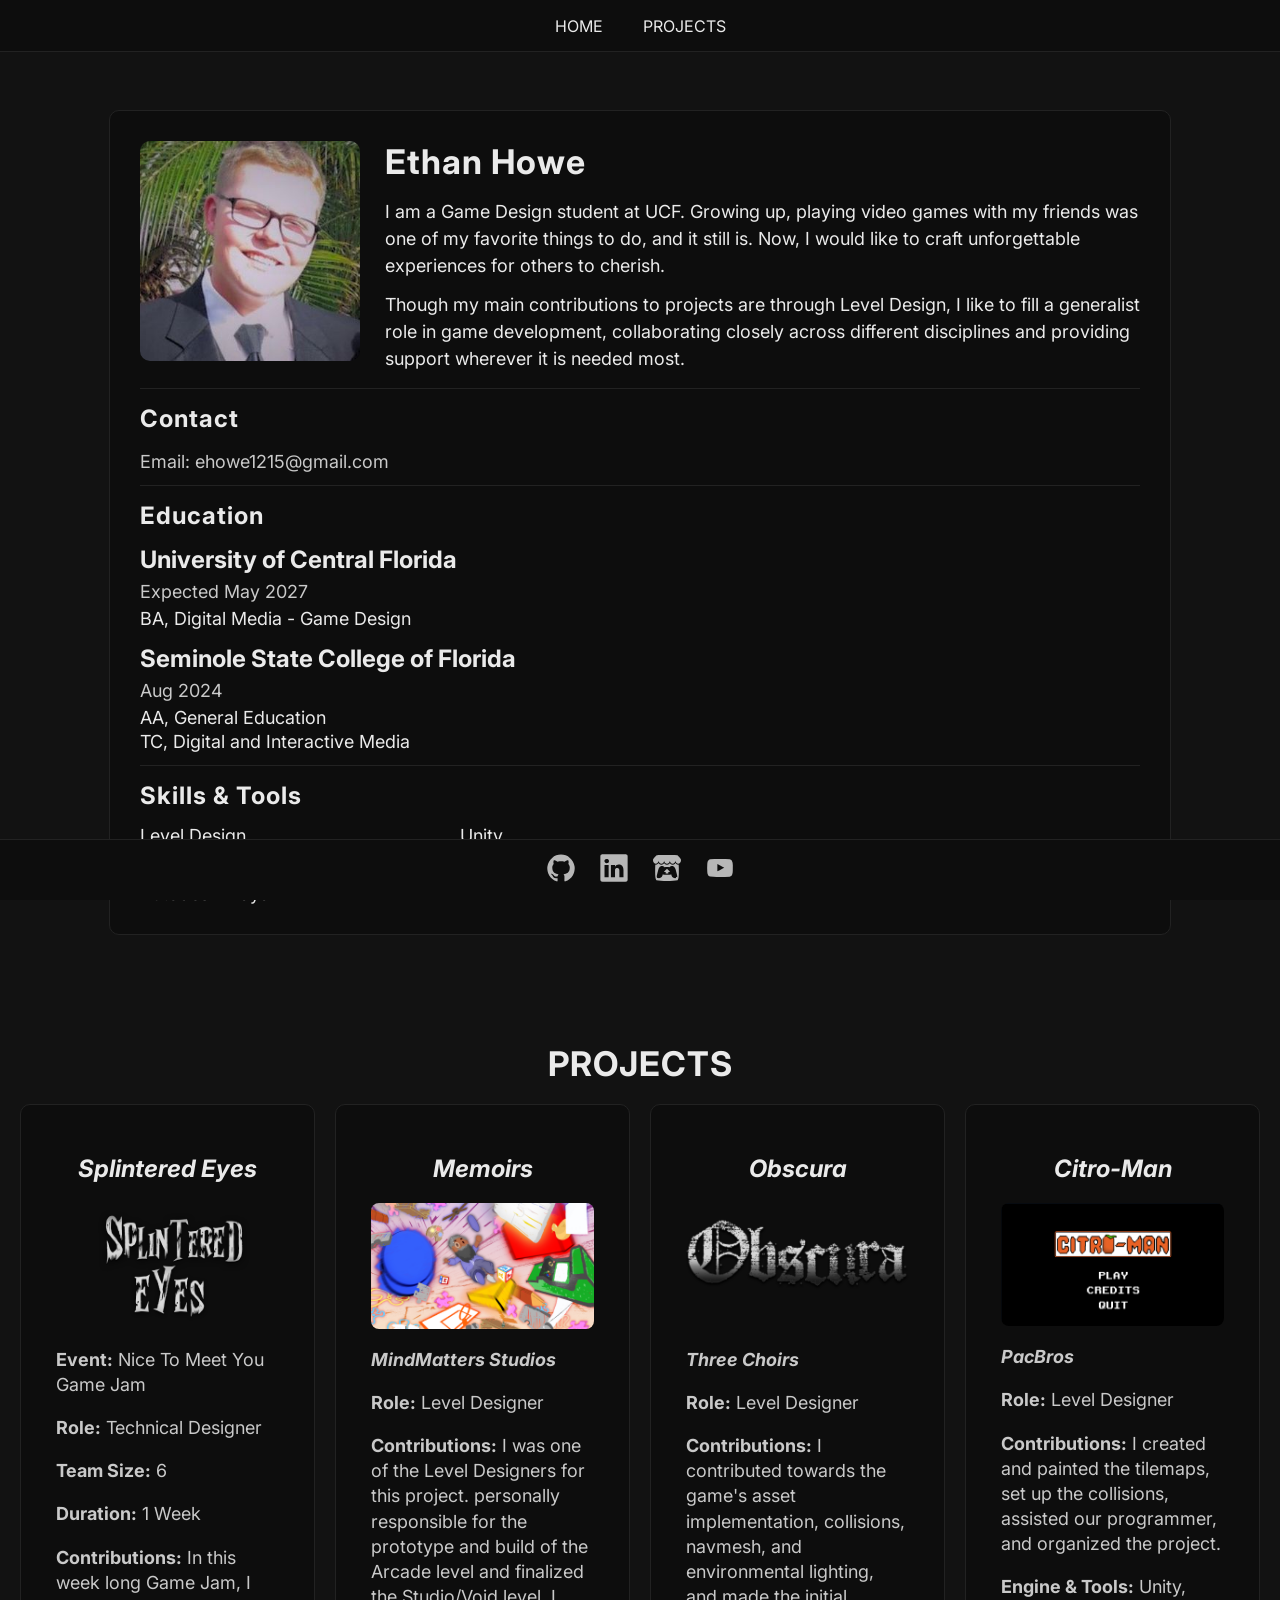
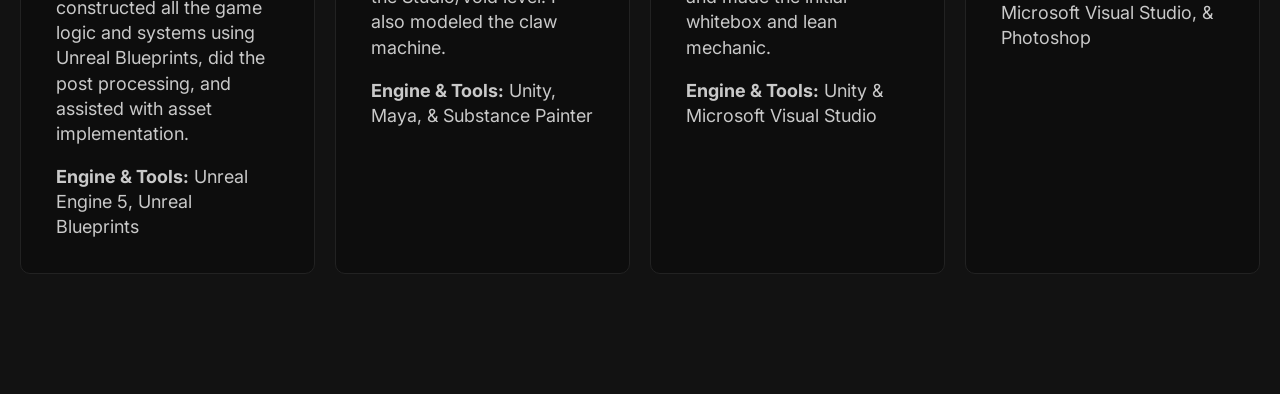
==== index.html @ 8f35cf56 "Update index.html" ====
<!DOCTYPE html>
<html>

<head>
  <link rel="stylesheet" href="styles.css">
  <link href="https://fonts.googleapis.com/css2?family=Inter:wght@400;600&display=swap" rel="stylesheet">
  <meta charset="utf-8">
  <title>Ethan Howe | Game Designer</title>
</head>

<body>

  <header>
    <nav>
      <div class="nav-container">
        <ul class="navbar">
          <li><a href="index.html">HOME</a></li>
          <li><a href="index.html#projects">PROJECTS</a></li>
        </ul>
      </div>
    </nav>
  </header>

  <main>

    <section class="about-hero">

      <div class="profile-card">

        <div class="profile-top">
          <img src="references/headshot.jpg" alt="picture of me">

          <div class="profile-text">
            <h2>Ethan Howe</h2>

            <p>
              I am a Game Design student at UCF. Growing up, playing video games with my friends was one of my favorite things to do, and it still is. Now, I would like to craft unforgettable experiences for others to cherish.
            </p>

            <p>
              Though my main contributions to projects are through Level Design, I like to fill a generalist role in game development, collaborating closely across different disciplines and providing support wherever it is needed most.
            </p>
          </div>
        </div>

        <div class="profile-section">
          <h2><strong>Contact</strong></h2>
          <p>Email: ehowe1215@gmail.com</p>
        </div>

        <div class="profile-section">

          <h2><strong>Education</strong></h2>

          <div class="education-item">
            <h3>University of Central Florida</h3>
            <p class="edu-date">Expected May 2027</p>
            <ul>
              <li>BA, Digital Media - Game Design</li>
            </ul>
          </div>

          <div class="education-item">
            <h3>Seminole State College of Florida</h3>
            <p class="edu-date">Aug 2024</p>
            <ul>
              <li>AA, General Education</li>
              <li>TC, Digital and Interactive Media</li>
            </ul>
          </div>

        </div>

        <div class="profile-section">
          <h2><strong>Skills & Tools</strong></h2>

          <ul class="skills-list">
            <li>Level Design</li>
            <li>Unity</li>
            <li>Unreal Engine & Blueprints</li>
            <li>Hard Surface Modeling</li>
            <li>Autodesk Maya</li>
          </ul>
        </div>

      </div>

    </section>


    <section id="projects">
      <h2><strong>PROJECTS</strong></h2>

      <div class="project-grid">

        <div class="project-card">
          <h3 class="project-title">
            <a href="https://pr0tag.itch.io/splintered-eyes" target="_blank">
              <strong><em>Splintered Eyes</em></strong>
            </a>
          </h3>

          <img src="references/Splintered-Eyes.png" alt="Splintered Eyes Game Jam Project">

          <p><strong>Event:</strong> Nice To Meet You Game Jam</p>
          <p><strong>Role:</strong> Technical Designer</p>
          <p><strong>Team Size:</strong> 6</p>
          <p><strong>Duration:</strong> 1 Week</p>
          <p><strong>Contributions:</strong> In this week long Game Jam, I constructed all the game logic and systems using Unreal Blueprints, did the post processing, and assisted with asset implementation.</p>
          <p><strong>Engine & Tools:</strong> Unreal Engine 5, Unreal Blueprints</p>
        </div>

        <div class="project-card">
          <h3 class="project-title">
            <a href="https://patty-farinas.itch.io/memoirs" target="_blank">
              <strong><em>Memoirs</em></strong>
            </a>
          </h3>

          <a href="memoirs.html">
            <img src="references/Memoirs.png" alt="Memoirs">
          </a>

          <p><strong><em>MindMatters Studios</em></strong></p>
          <p><strong>Role:</strong> Level Designer</p>
          <p><strong>Contributions:</strong> I was one of the Level Designers for this project. personally responsible for the prototype and build of the Arcade level and finalized the Studio/Void level. I also modeled the claw machine.</p>
          <p><strong>Engine & Tools:</strong> Unity, Maya, & Substance Painter</p>
        </div>

        <div class="project-card">
          <h3 class="project-title">
            <a href="https://shreyaaaaaa.itch.io/obscura" target="_blank">
              <strong><em>Obscura</em></strong>
            </a>
          </h3>

          <a href="obscura.html">
            <img src="references/Obscura.png" alt="Obscura">
          </a>

          <p><strong><em>Three Choirs</em></strong></p>
          <p><strong>Role:</strong> Level Designer</p>
          <p><strong>Contributions:</strong> I contributed towards the game's asset implementation, collisions, navmesh, and environmental lighting, and made the initial whitebox and lean mechanic.</p>
          <p><strong>Engine & Tools:</strong> Unity & Microsoft Visual Studio</p>
        </div>

        <div class="project-card">
          <h3 class="project-title">
            <a href="https://nolanwoodyer.itch.io/citro-man" target="_blank">
              <strong><em>Citro-Man</em></strong>
            </a>
          </h3>

          <img src="references/Citro.png" alt="Citro-Man">

          <p><strong><em>PacBros</em></strong></p>
          <p><strong>Role:</strong> Level Designer</p>
          <p><strong>Contributions:</strong> I created and painted the tilemaps, set up the collisions, assisted our programmer, and organized the project.</p>
          <p><strong>Engine & Tools:</strong> Unity, Microsoft Visual Studio, & Photoshop</p>
        </div>

      </div>
    </section>

  </main>

  <footer>
    <a href="https://github.com/extremeethan/" target="_blank">
      <img src="icons/logo-github.svg" alt="github">
    </a>

    <a href="https://www.linkedin.com/in/ethan-howe-/" target="_blank">
      <img src="icons/logo-linkedin.svg" alt="linkedin">
    </a>

    <a href="https://extremeethan.itch.io/" target="_blank">
      <img src="icons/logo-itch.svg" alt="itch.io">
    </a>

    <a href="https://www.youtube.com/@ethan-howe" target="_blank">
      <img src="icons/logo-youtube.svg" alt="youtube">
    </a>
  </footer>

</body>

</html>
---- styles.css ----
body {
  margin: 0;
  font-size: 18px;
  font-family: 'Inter', sans-serif;
  padding-bottom: 80px;
  background-color: #121212;
  color: #eaeaea;
}

h2 {
  font-size: 34px;
  letter-spacing: 1px;
}

h3 {
  font-size: 24px;
  margin-bottom: 10px;
}

p {
  font-size: 18px;
  line-height: 1.5;
  margin-bottom: 8px;
}

section h2,
section h3 {
  text-align: center;
  margin-bottom: 20px;
}


nav {
  position: fixed;
  top: 0;
  width: 100%;
  background: #0d0d0d;
  border-bottom: 1px solid #222;
  z-index: 1000;
}

.nav-container {
  max-width: 1200px;
  margin: 0 auto;
  padding: 0 20px;
}

.navbar {
  list-style: none;
  display: flex;
  justify-content: center;
  gap: 40px;
  margin: 0;
  padding: 15px 0;
}

.navbar a {
  color: #eaeaea;
  text-decoration: none;
  font-size: 16px;
  position: relative;
  transition: 0.2s ease;
}

.navbar a::after {
  content: "";
  position: absolute;
  width: 0%;
  height: 2px;
  left: 0;
  bottom: -5px;
  background: #eaeaea;
  transition: 0.2s ease;
}

.navbar a:hover::after {
  width: 100%;
}

.navbar a:hover {
  color: #aaa;
}


footer {
  position: fixed;
  bottom: 0;
  left: 0;
  width: 100%;
  height: 60px;
  background: #0d0d0d;
  display: flex;
  justify-content: center;
  align-items: center;
  gap: 25px;
  border-top: 1px solid #222;
}

footer img {
  width: 28px;
  height: 28px;
  object-fit: contain;
  opacity: 0.7;
  transition: 0.2s ease;
  filter: brightness(0) saturate(100%) invert(1);
}

footer img:hover {
  opacity: 1;
  transform: scale(1.15);
}


.project-card,
.model-card,
.level-card,
.info-card {
  background: #0d0d0d;
  border: 1px solid #222;
  border-radius: 10px;
  padding: 25px 35px;
  color: #eaeaea;
}


#projects {
  padding: 40px 20px;
}

.project-grid {
  display: grid;
  grid-template-columns: repeat(auto-fit, minmax(250px, 1fr));
  gap: 20px;
  max-width: 1400px;
  margin: 0 auto;
  width: 100%;
}

.project-card p {
  opacity: 0.85;
  line-height: 1.4;
}

.project-card a {
  color: #eaeaea;
  text-decoration: none;
  transition: 0.2s ease;
}

.project-card a:hover {
  opacity: 0.8;
}

.project-card img {
  width: 100%;
  border-radius: 8px;
  display: block;
}

.project-card a img:hover {
  transform: scale(1.03);
}

#game-jams {
  padding: 40px 20px;
}

.model-grid {
  display: grid;
  grid-template-columns: repeat(3, 1fr);
  gap: 20px;
  max-width: 1400px;
  margin: 0 auto;
  width: 100%;
}

@media (max-width: 900px) {
  .model-grid {
    grid-template-columns: repeat(2, 1fr);
  }
}

@media (max-width: 600px) {
  .model-grid {
    grid-template-columns: 1fr;
  }
}

.model-card img {
  width: 100%;
  height: 250px;
  object-fit: cover;
  border-radius: 8px;
  display: block;
}

#level-design {
  padding-top: 40px;
}

.level-grid {
  display: grid;
  grid-template-columns: 1fr;
  gap: 20px;
  max-width: 1000px;
  margin: 0 auto;
  padding: 0 5vw;
}

.level-card img {
  width: 80%;
  max-width: 600px;
  border-radius: 8px;
  display: block;
  margin: 10px auto;
}

.level-card p {
  max-width: 650px;
  margin: 10px auto;
  text-align: left;
}

.profile-card {
  background: #0d0d0d;
  border: 1px solid #222;
  border-radius: 10px;
  padding: 30px;

  max-width: 1000px;
  margin: 100px auto 40px auto;

  display: flex;
  flex-direction: column;
  gap: 10px;
}

.profile-top {
  display: flex;
  align-items: flex-start;
  justify-content: flex-start;
  gap: 25px;
  width: 100%;
}

.profile-top img {
  width: 220px;
  height: 220px;
  object-fit: cover;
  border-radius: 10px;
  flex-shrink: 0;
}

.profile-text {
  flex: 1;
  display: flex;
  flex-direction: column;
  justify-content: flex-start;
}

.profile-text h2 {
  margin: 0 0 10px 0;
  align-self: flex-start;
  text-align: left;
}

.profile-text p {
  margin: 6px 0;
  text-align: left;
}


.profile-section {
  border-top: 1px solid #222;
  padding-top: 15px;
}

.profile-section h2 {
  font-size: 24px;
  text-align: left;
  margin: 0 0 15px 0;
}

.profile-section p {
  margin: 0;
  opacity: 0.85;
}

.education-item {
  margin-bottom: 15px;
}

.education-item:last-child {
  margin-bottom: 0;
}

.education-item h3 {
  margin: 0 0 4px 0;
  text-align: left;
}

.education-item ul {
  list-style: none;
  padding: 0;
  margin: 0;
}

.education-item li {
  margin: 3px 0;
}

.edu-date {
  opacity: 0.7;
  margin: 0 0 5px 0;
}


.skills-list {
  list-style: none;
  padding: 0;
  margin: 0;

  display: grid;
  grid-template-columns: 1fr 1fr;
  gap: 8px 40px;

  max-width: 600px;
}


html {
  scroll-behavior: smooth;
}

main {
  padding-top: 10px;
}

section:last-of-type {
  padding-bottom: 10px;
}
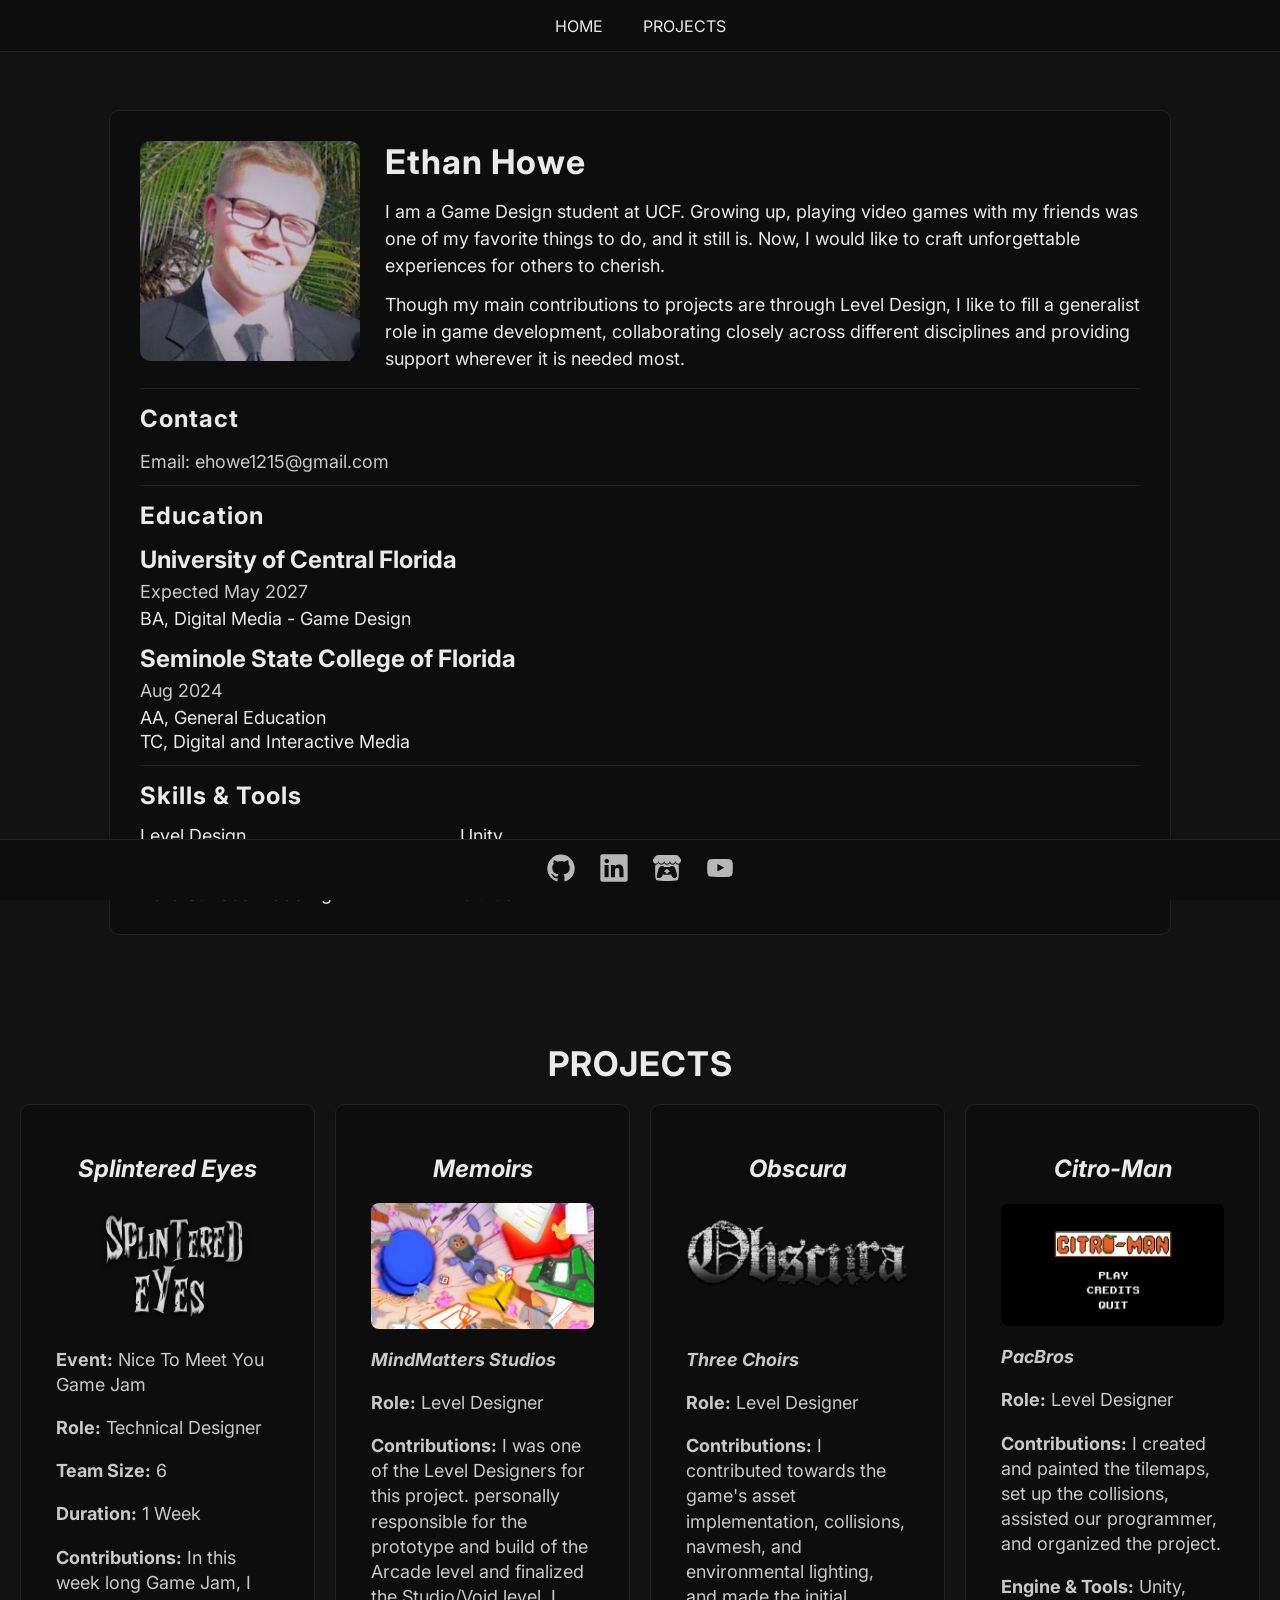
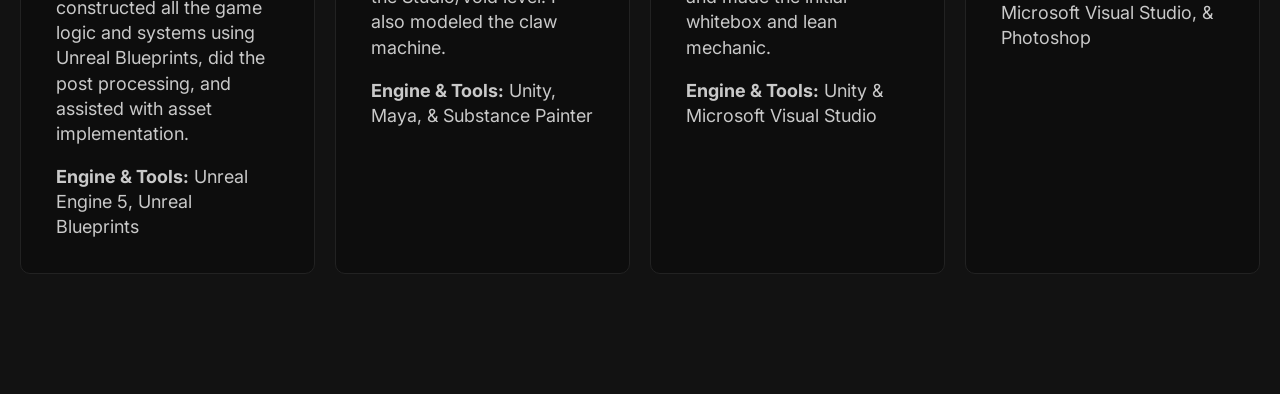
==== commit cbb9a5ba: "Update index.html" ====
--- a/index.html
+++ b/index.html
@@ -78,8 +78,9 @@
             <li>Level Design</li>
             <li>Unity</li>
             <li>Unreal Engine & Blueprints</li>
+            <li>Autodesk Maya</li>
             <li>Hard Surface Modeling</li>
-            <li>Autodesk Maya</li>
+            <li>Github</li>
           </ul>
         </div>
 
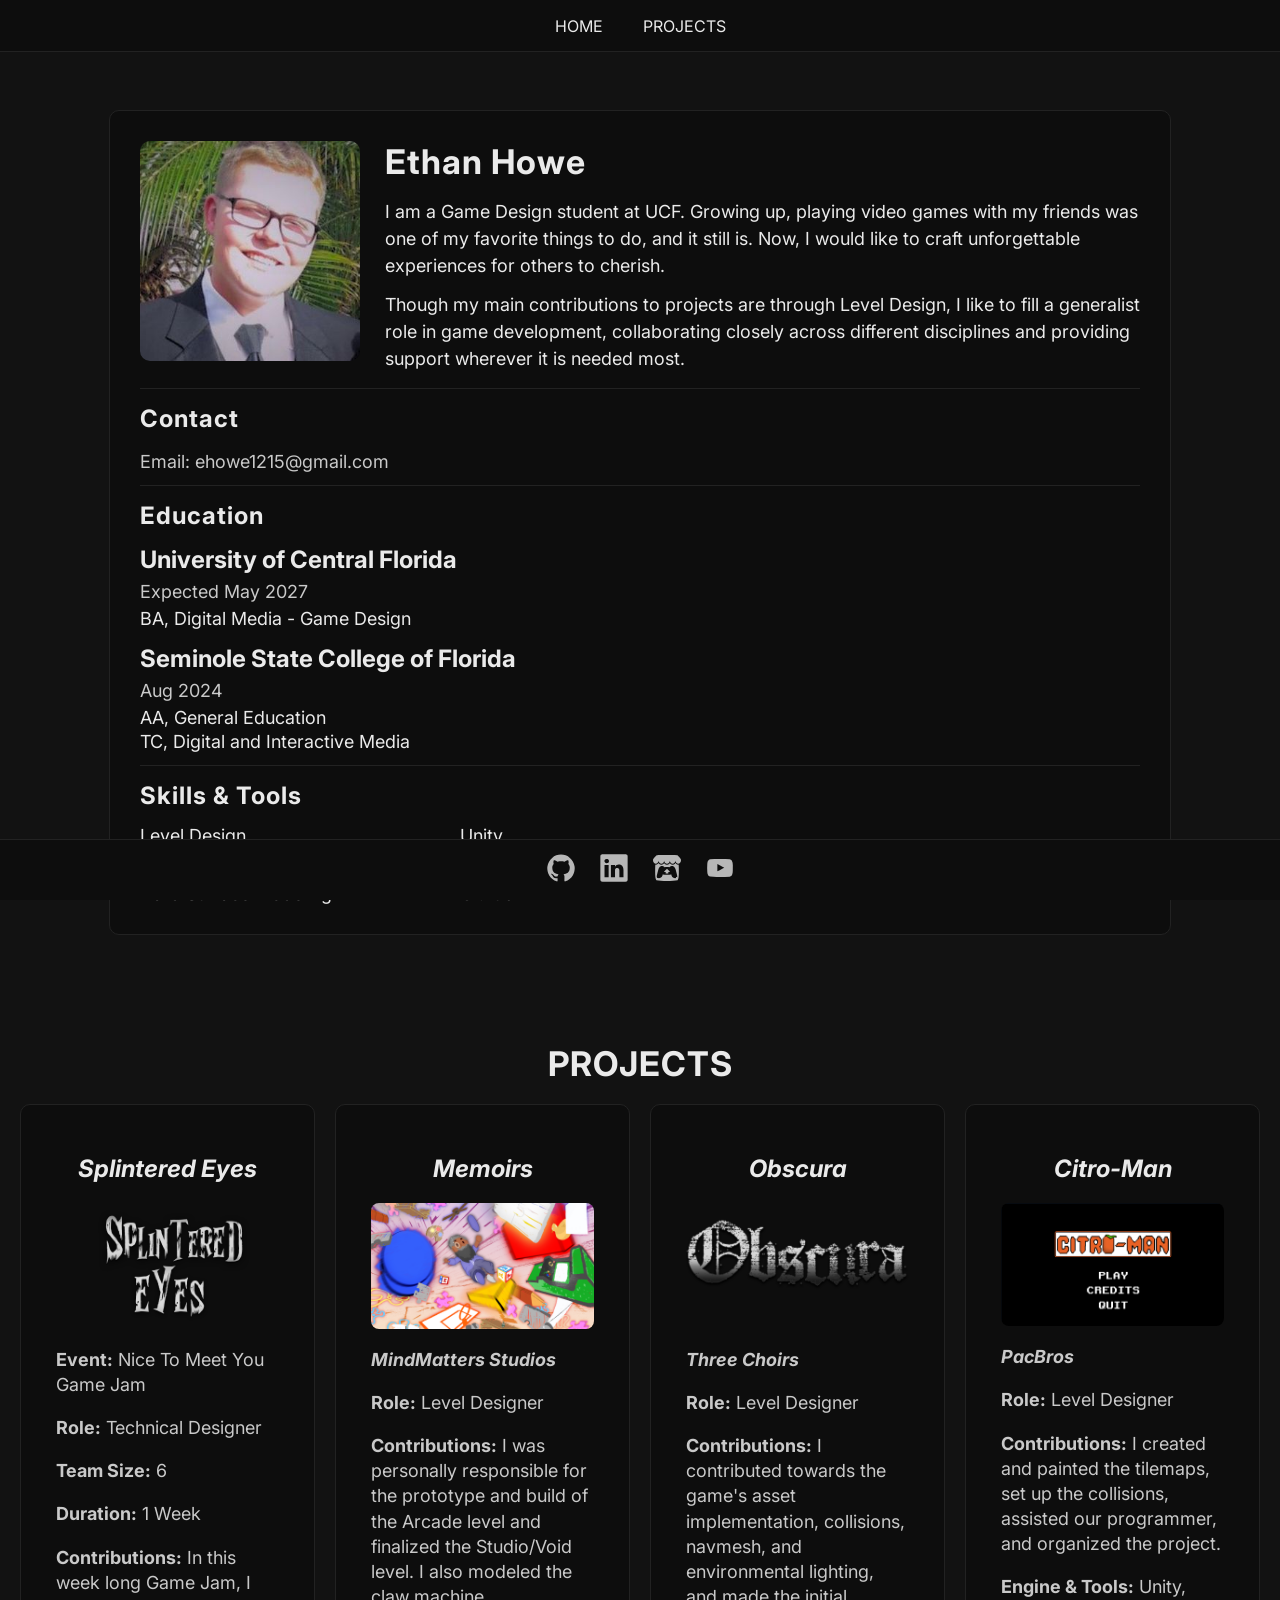
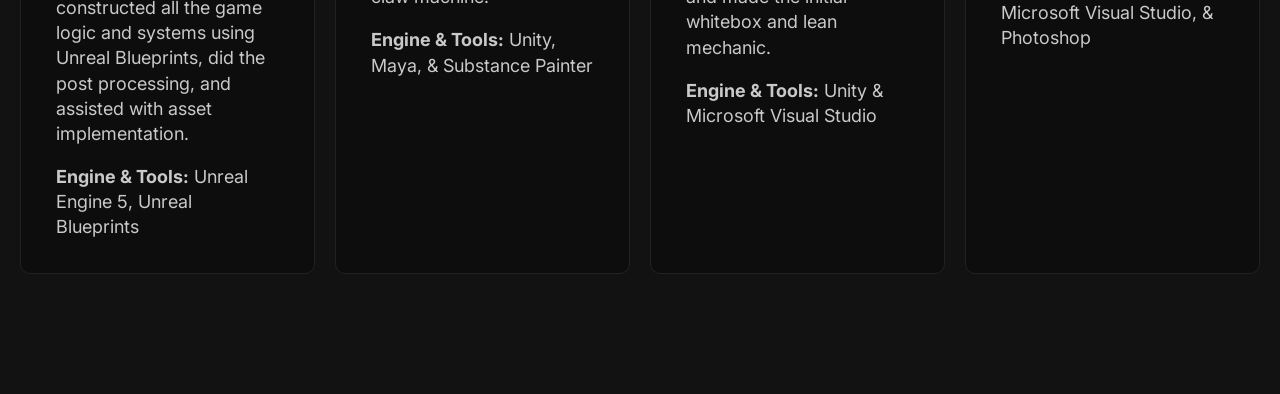
==== commit 5a4c3f72: "Update index.html" ====
--- a/index.html
+++ b/index.html
@@ -124,7 +124,7 @@
 
           <p><strong><em>MindMatters Studios</em></strong></p>
           <p><strong>Role:</strong> Level Designer</p>
-          <p><strong>Contributions:</strong> I was one of the Level Designers for this project. personally responsible for the prototype and build of the Arcade level and finalized the Studio/Void level. I also modeled the claw machine.</p>
+          <p><strong>Contributions:</strong> I was personally responsible for the prototype and build of the Arcade level and finalized the Studio/Void level. I also modeled the claw machine.</p>
           <p><strong>Engine & Tools:</strong> Unity, Maya, & Substance Painter</p>
         </div>
 
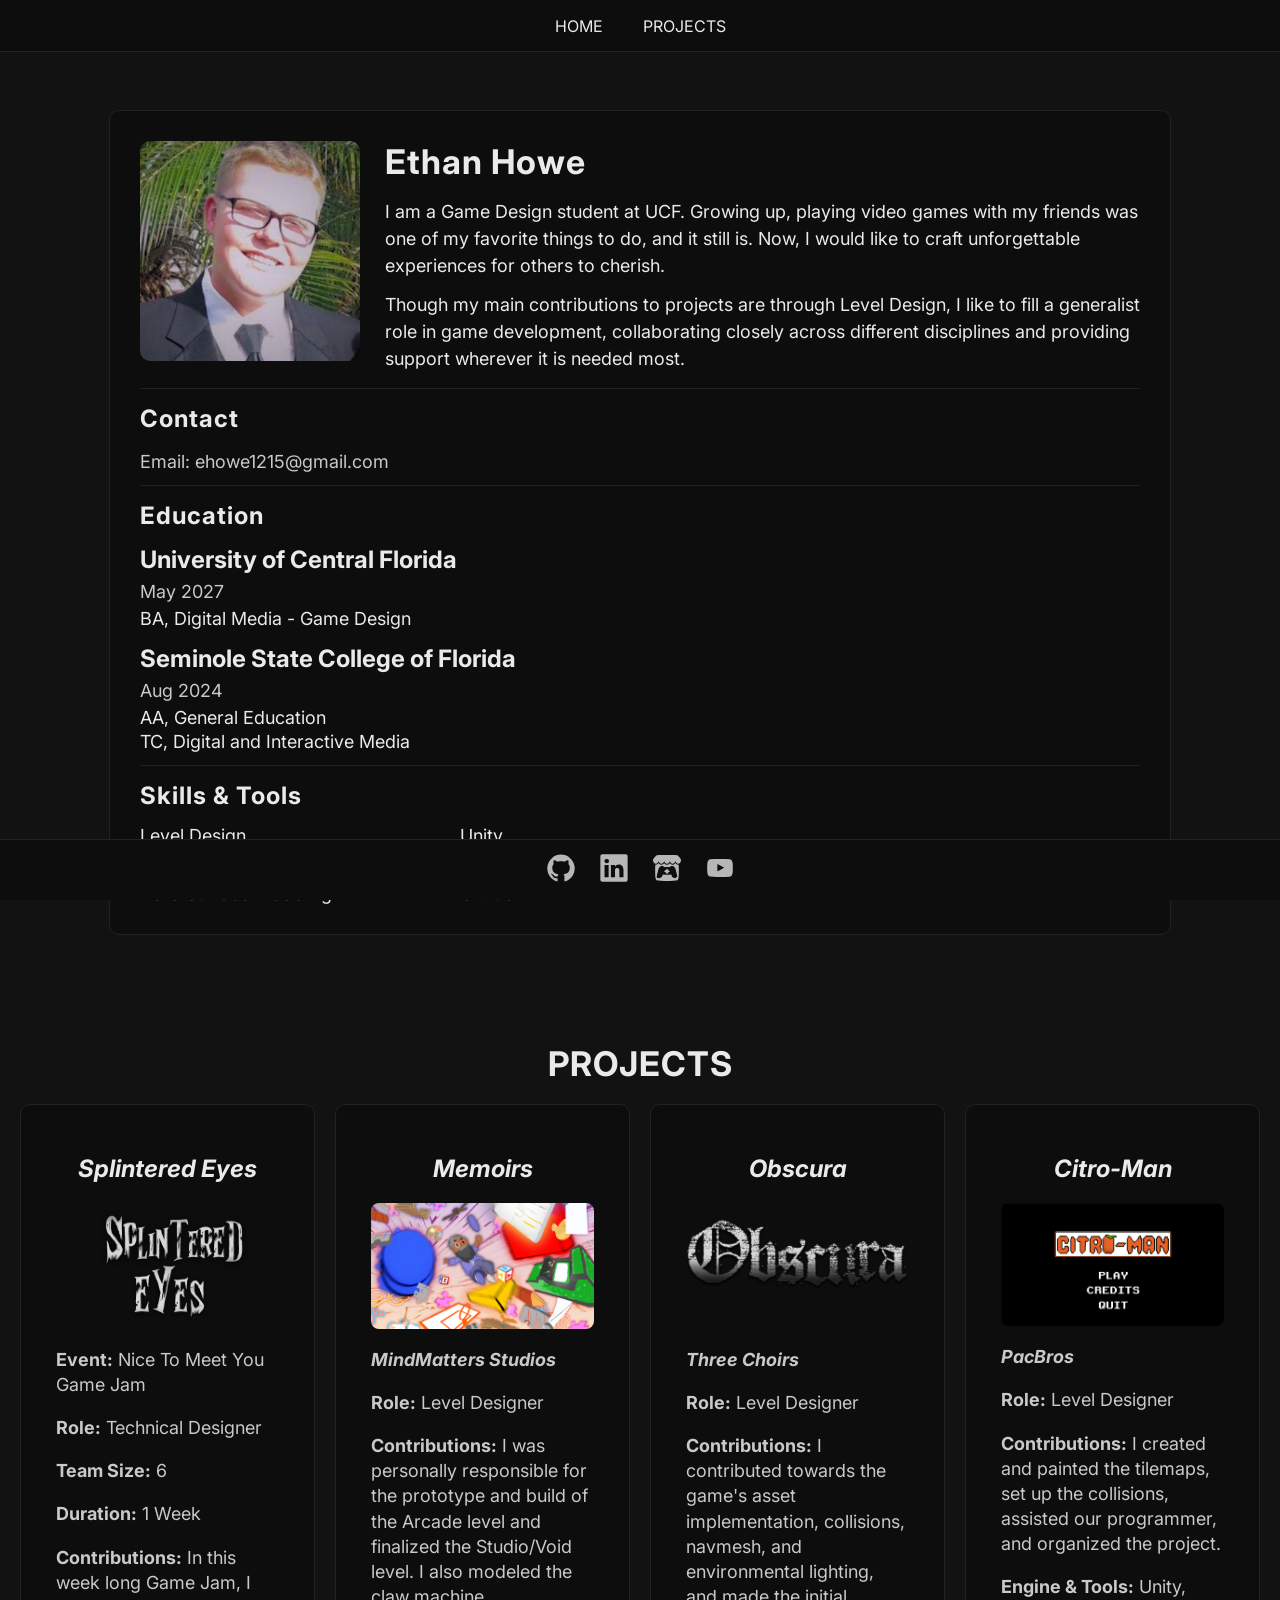
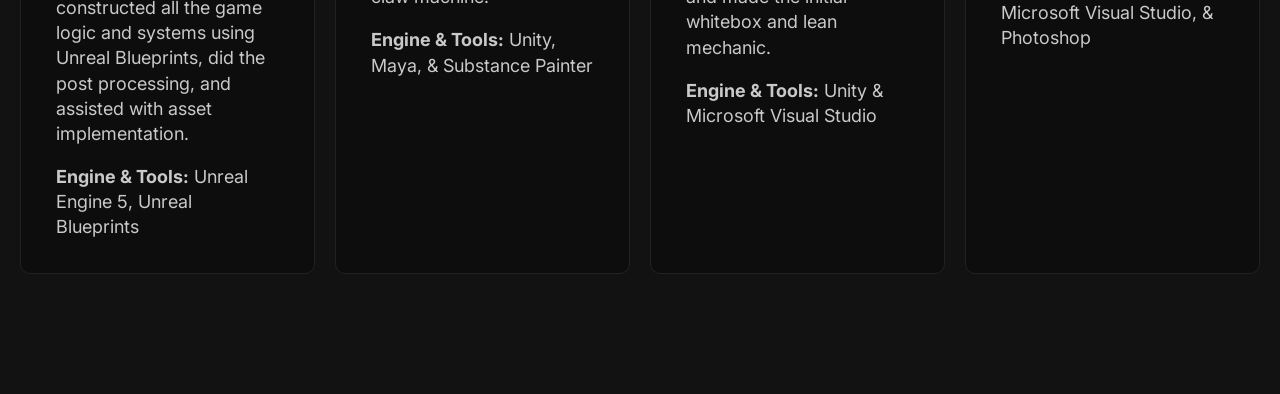
==== commit 9688db7b: "Update index.html" ====
--- a/index.html
+++ b/index.html
@@ -54,7 +54,7 @@
 
           <div class="education-item">
             <h3>University of Central Florida</h3>
-            <p class="edu-date">Expected May 2027</p>
+            <p class="edu-date">May 2027</p>
             <ul>
               <li>BA, Digital Media - Game Design</li>
             </ul>
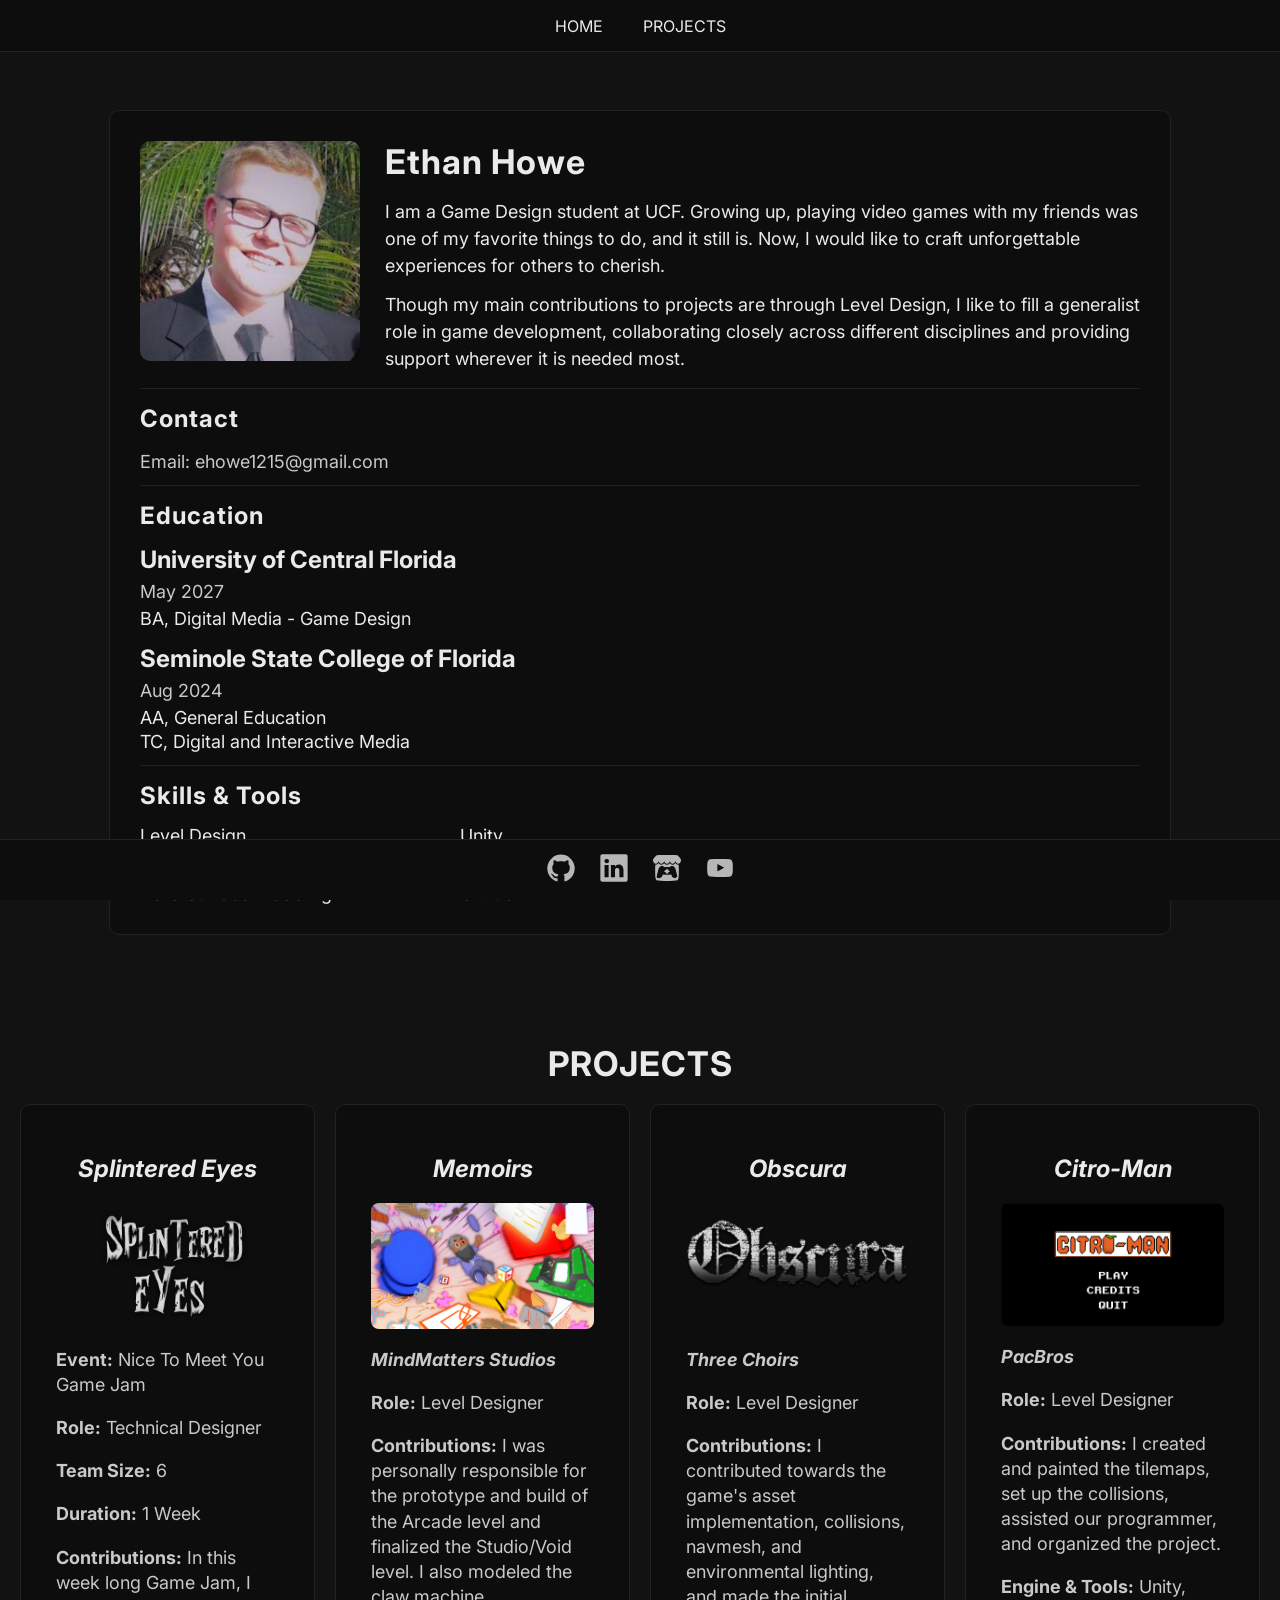
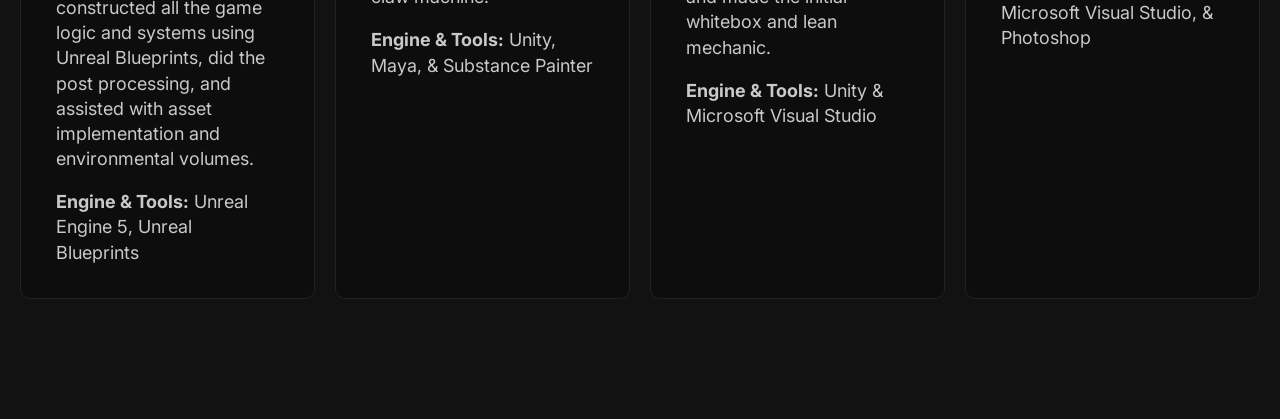
==== commit 3155cd05: "Update index.html" ====
--- a/index.html
+++ b/index.html
@@ -107,7 +107,7 @@
           <p><strong>Role:</strong> Technical Designer</p>
           <p><strong>Team Size:</strong> 6</p>
           <p><strong>Duration:</strong> 1 Week</p>
-          <p><strong>Contributions:</strong> In this week long Game Jam, I constructed all the game logic and systems using Unreal Blueprints, did the post processing, and assisted with asset implementation.</p>
+          <p><strong>Contributions:</strong> In this week long Game Jam, I constructed all the game logic and systems using Unreal Blueprints, did the post processing, and assisted with asset implementation and environmental volumes.</p>
           <p><strong>Engine & Tools:</strong> Unreal Engine 5, Unreal Blueprints</p>
         </div>
 
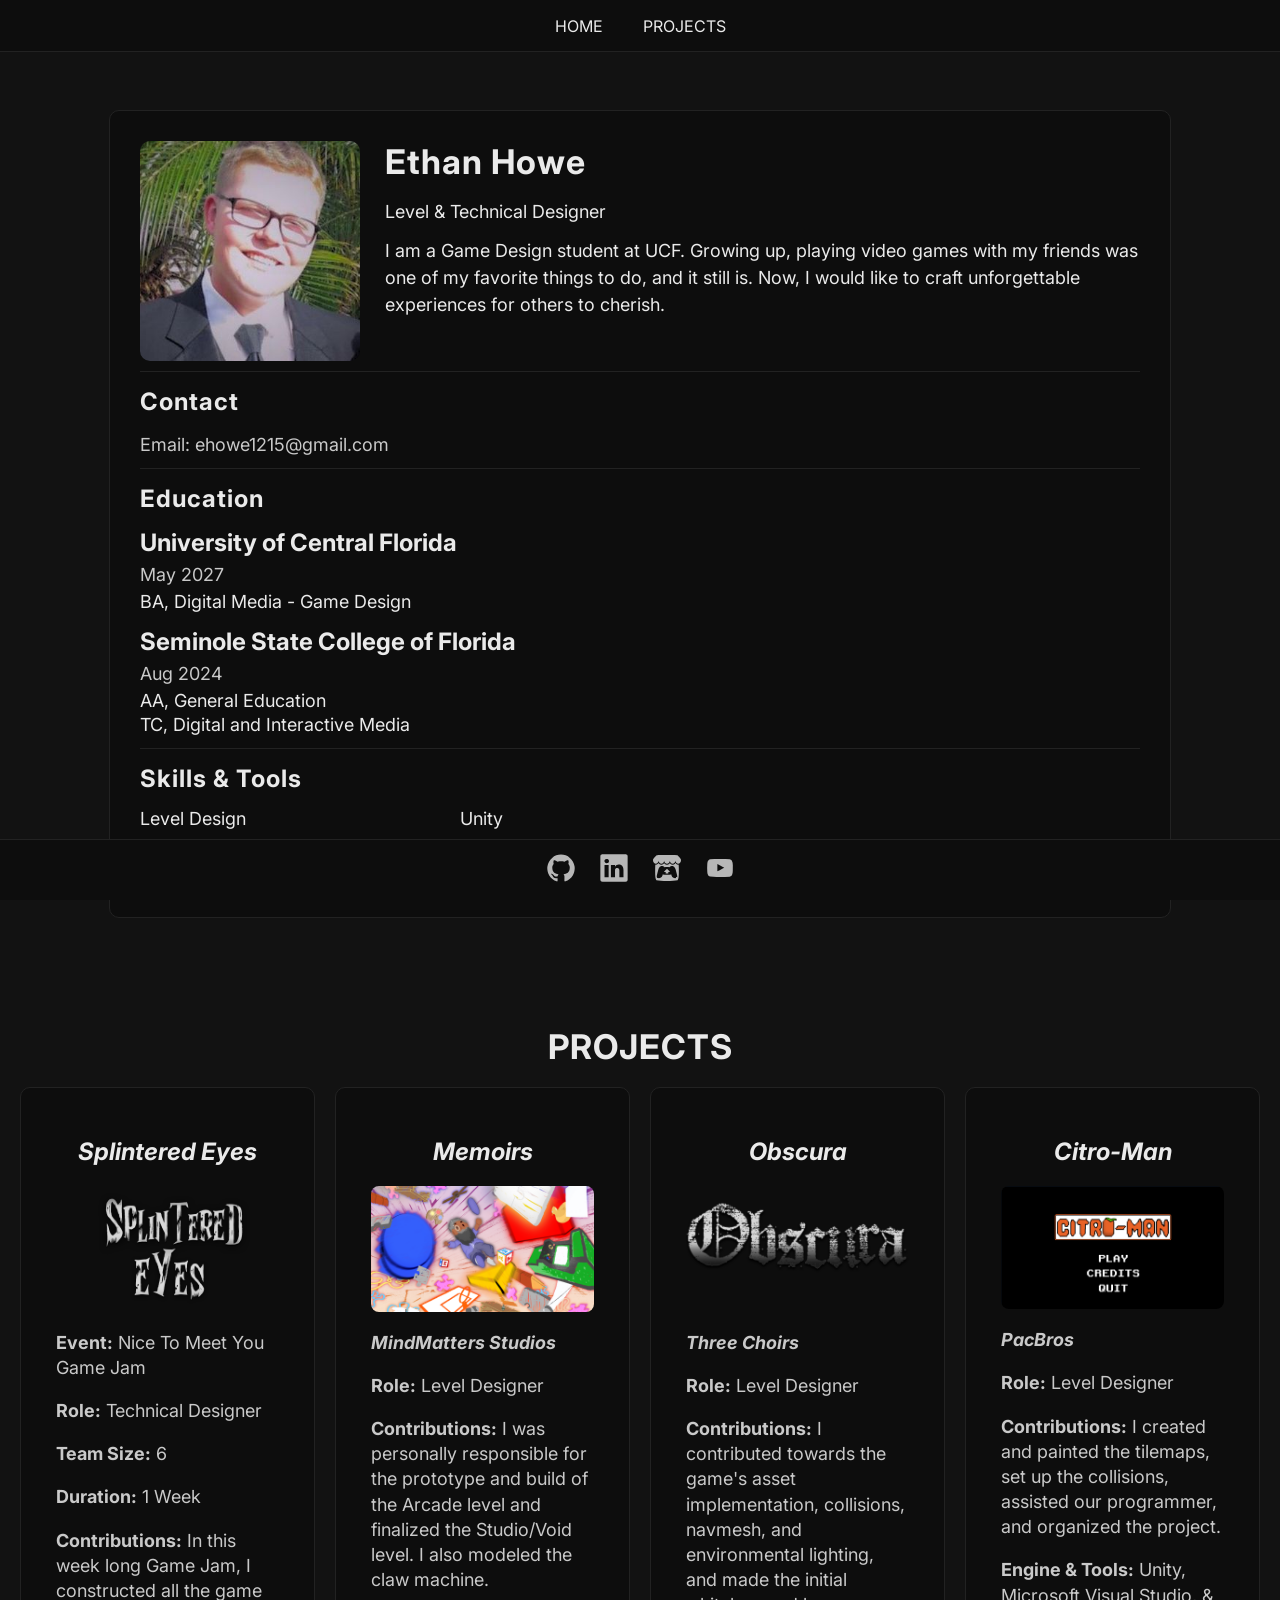
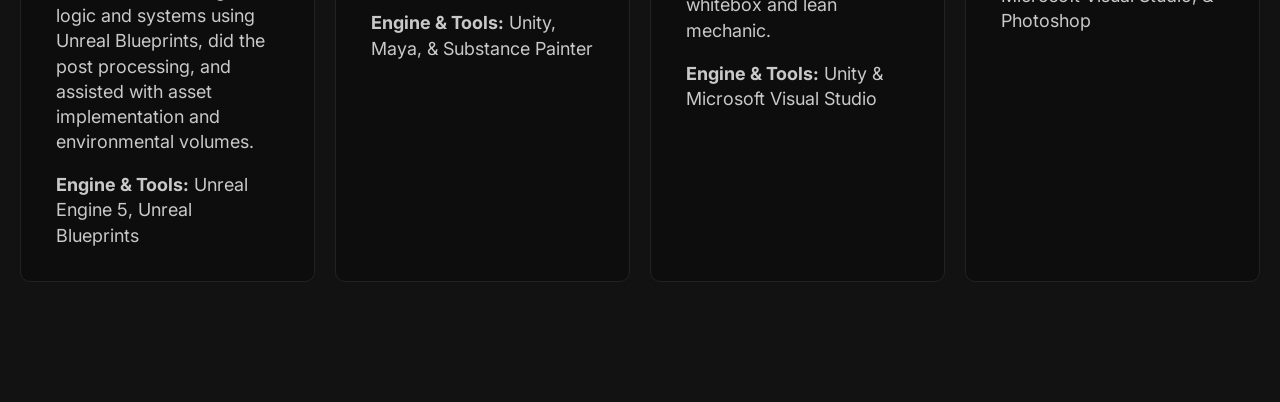
==== commit 12f8409c: "Update index.html" ====
--- a/index.html
+++ b/index.html
@@ -34,12 +34,13 @@
             <h2>Ethan Howe</h2>
 
             <p>
+              Level & Technical Designer
+            </p>
+            
+            <p>
               I am a Game Design student at UCF. Growing up, playing video games with my friends was one of my favorite things to do, and it still is. Now, I would like to craft unforgettable experiences for others to cherish.
             </p>
 
-            <p>
-              Though my main contributions to projects are through Level Design, I like to fill a generalist role in game development, collaborating closely across different disciplines and providing support wherever it is needed most.
-            </p>
           </div>
         </div>
 
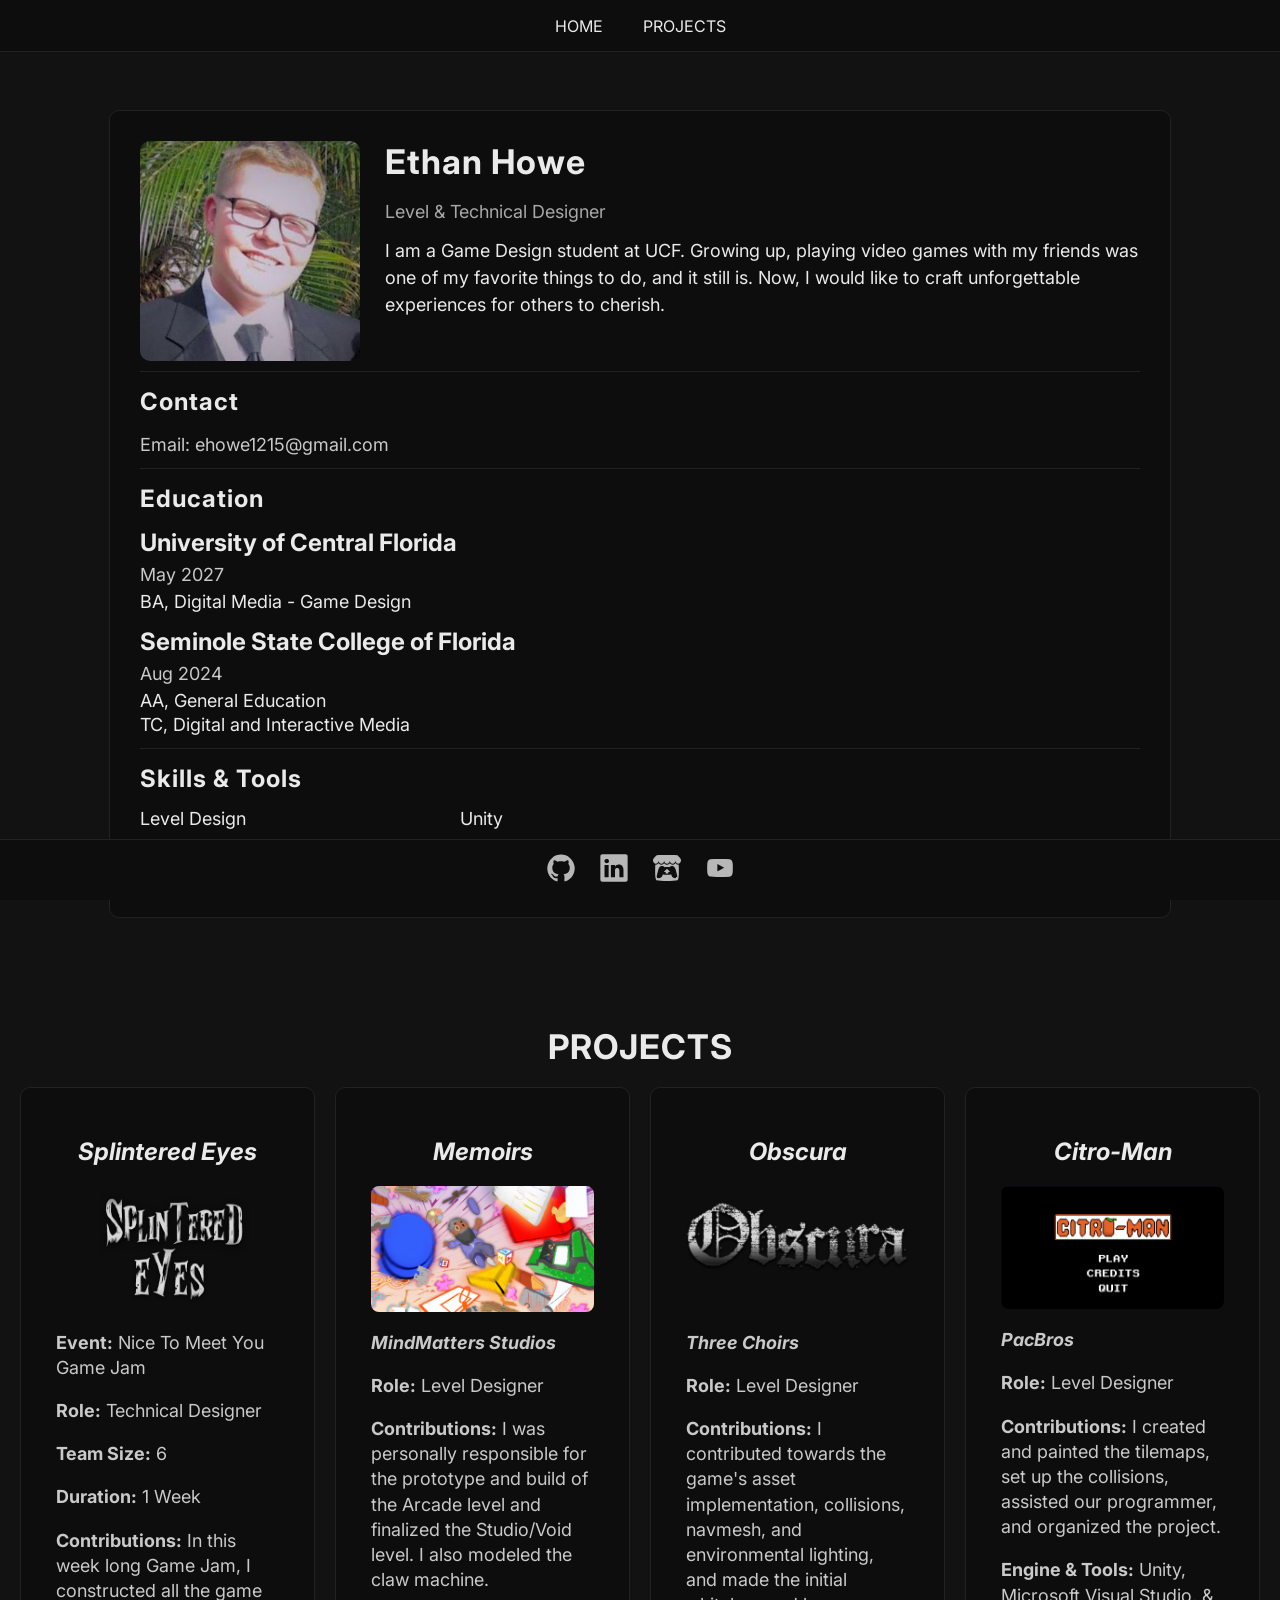
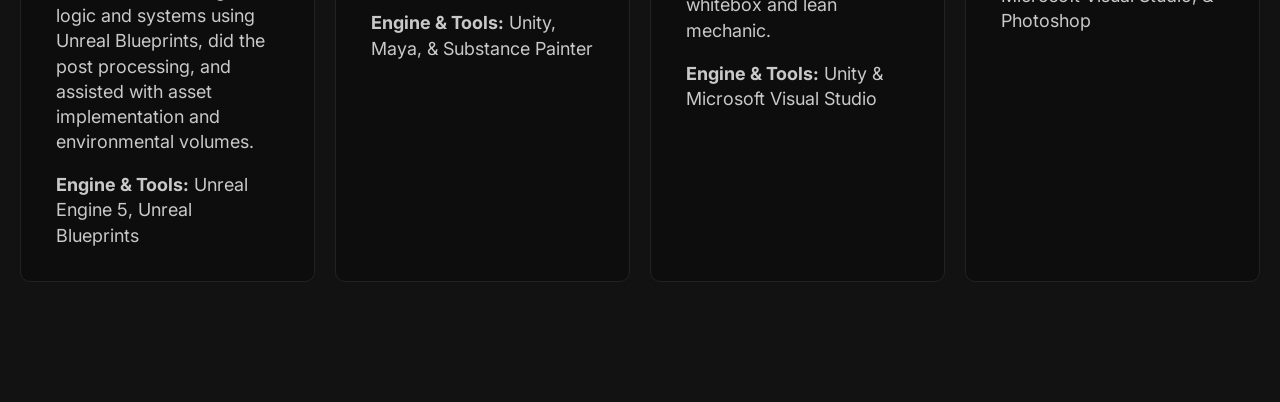
==== commit ee152a05: "Update index.html" ====
--- a/index.html
+++ b/index.html
@@ -33,7 +33,7 @@
           <div class="profile-text">
             <h2>Ethan Howe</h2>
 
-            <p>
+            <p class="edu-date">
               Level & Technical Designer
             </p>
             
